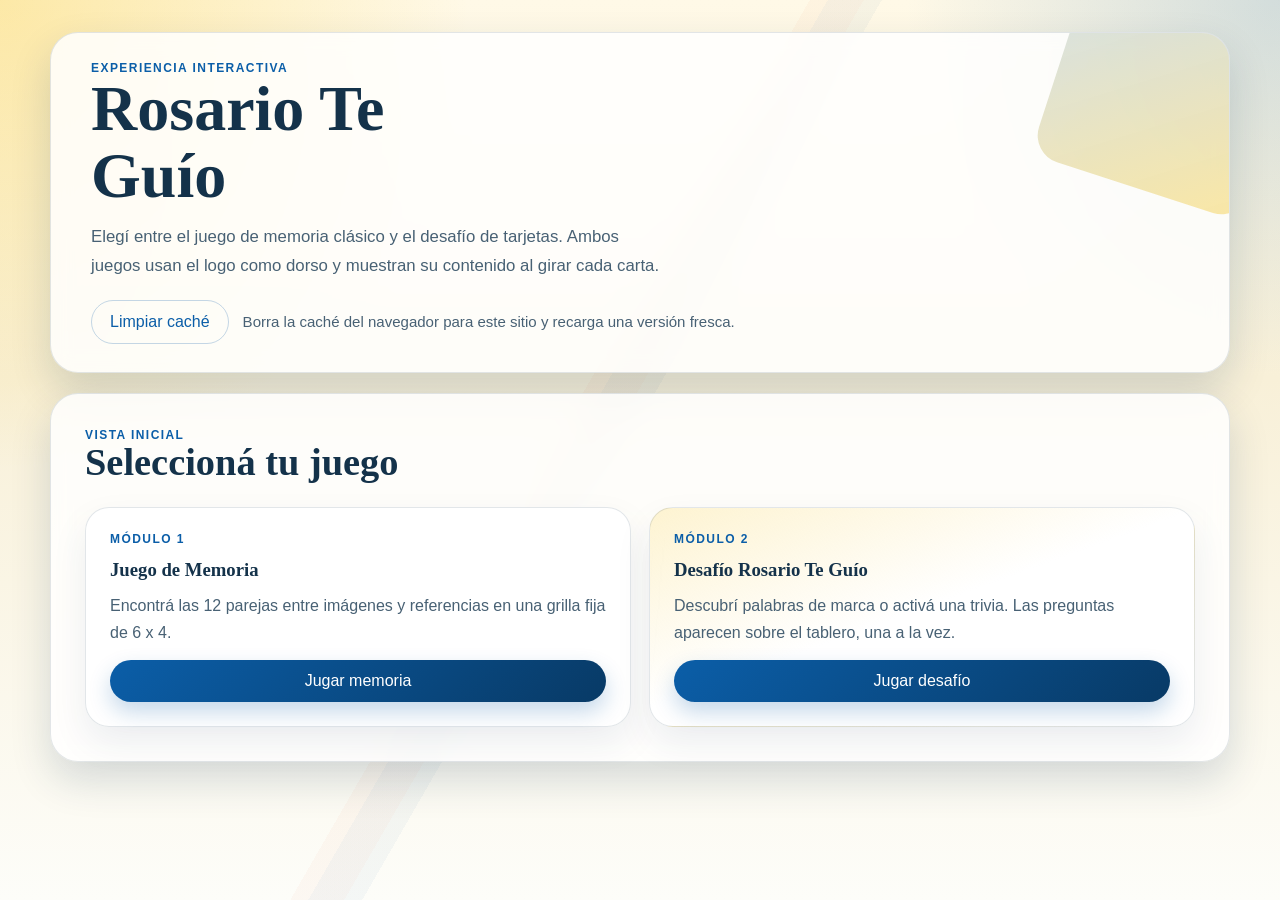
==== index.html @ 2f17c514 "Prueba de estrés" ====
<!DOCTYPE html>
<html lang="es">
<head>
    <meta charset="UTF-8">
    <meta name="viewport" content="width=device-width, initial-scale=1.0">
    <title>Rosario Te Guío | Juegos</title>
    <link rel="stylesheet" href="style.css">
</head>
<body>
    <main class="app-shell">
        <section class="hero">
            <p class="eyebrow">Experiencia interactiva</p>
            <h1>Rosario Te Guío</h1>
            <p class="hero-copy">
                Elegí entre el juego de memoria clásico y el desafío de tarjetas. Ambos juegos usan el
                logo como dorso y muestran su contenido al girar cada carta.
            </p>
            <div class="hero-actions">
                <button id="clear-cache-btn" class="ghost-button" type="button">Limpiar caché</button>
                <p id="cache-feedback" class="hero-actions__hint">
                    Borra la caché del navegador para este sitio y recarga una versión fresca.
                </p>
            </div>
        </section>

        <section id="home-view" class="view view--active" aria-labelledby="home-title">
            <div class="section-heading">
                <div>
                    <p class="section-kicker">Vista inicial</p>
                    <h2 id="home-title">Seleccioná tu juego</h2>
                </div>
            </div>

            <div class="mode-grid">
                <article class="mode-card">
                    <p class="mode-card__tag">Módulo 1</p>
                    <h3>Juego de Memoria</h3>
                    <p>
                        Encontrá las 12 parejas entre imágenes y referencias en una grilla fija de 6 x 4.
                    </p>
                    <button class="primary-button" type="button" data-open-view="memory-view">
                        Jugar memoria
                    </button>
                </article>

                <article class="mode-card mode-card--accent">
                    <p class="mode-card__tag">Módulo 2</p>
                    <h3>Desafío Rosario Te Guío</h3>
                    <p>
                        Descubrí palabras de marca o activá una trivia. Las preguntas aparecen sobre el
                        tablero, una a la vez.
                    </p>
                    <button class="primary-button" type="button" data-open-view="challenge-view">
                        Jugar desafío
                    </button>
                </article>
            </div>
        </section>

        <section id="memory-view" class="view" aria-labelledby="memory-title">
            <div class="section-heading">
                <div>
                    <p class="section-kicker">Módulo 1</p>
                    <h2 id="memory-title">Juego de Memoria</h2>
                </div>
                <button class="ghost-button" type="button" data-open-view="home-view">
                    Volver al inicio
                </button>
            </div>

            <div class="panel panel--status">
                <div class="status-chip">
                    <span>Tiempo restante</span>
                    <strong id="memory-time">120 s</strong>
                </div>
                <div class="status-chip">
                    <span>Pares encontrados</span>
                    <strong id="memory-progress">0 / 12</strong>
                </div>
                <div class="action-row">
                    <button id="memory-start-btn" class="primary-button" type="button">Iniciar juego</button>
                    <button id="memory-reset-btn" class="secondary-button" type="button">Reiniciar</button>
                </div>
            </div>

            <div id="memory-feedback" class="notice notice--neutral" aria-live="polite">
                Emparejá cada imagen con su referencia antes de que termine el tiempo.
            </div>

            <div id="memory-board" class="board board--memory" aria-live="polite"></div>
        </section>

        <section id="challenge-view" class="view" aria-labelledby="challenge-title">
            <div class="section-heading">
                <div>
                    <p class="section-kicker">Módulo 2</p>
                    <h2 id="challenge-title">Desafío Rosario Te Guío</h2>
                </div>
                <button class="ghost-button" type="button" data-open-view="home-view">
                    Volver al inicio
                </button>
            </div>

            <div class="panel panel--status">
                <div class="status-chip">
                    <span>Tablero</span>
                    <strong>3 x 3 tarjetas</strong>
                </div>
                <div class="status-chip">
                    <span id="challenge-word-label">Ruta de palabras</span>
                    <strong id="challenge-word-count">0 / 3</strong>
                </div>
                <div class="action-row">
                    <button id="challenge-reset-btn" class="primary-button" type="button">Nueva partida</button>
                </div>
            </div>

            <div id="challenge-feedback" class="notice notice--neutral" aria-live="polite">
                Elegí tarjetas sobre el tablero. Si encontrás las tres palabras, ganás; si abrís una trivia,
                respondés tres preguntas consecutivas.
            </div>

            <div class="board-shell">
                <div id="challenge-board" class="board board--challenge" aria-live="polite"></div>

                <div id="challenge-overlay" class="challenge-overlay is-hidden" aria-live="polite">
                    <div id="challenge-quiz-card" class="challenge-popup is-hidden">
                        <p id="challenge-quiz-title" class="challenge-popup__title">Trivia</p>
                        <p id="challenge-quiz-progress" class="challenge-popup__progress">Pregunta 1 de 3</p>
                        <h3 id="challenge-question" class="challenge-popup__question"></h3>
                        <div id="challenge-options" class="quiz-options"></div>
                        <p id="challenge-answer-feedback" class="quiz-answer-feedback" aria-live="polite"></p>

                        <div id="challenge-question-meta" class="quiz-meta is-hidden">
                            <div id="challenge-reference-block" class="quiz-meta__block is-hidden">
                                <p class="quiz-meta__label">Referencia</p>
                                <p id="challenge-reference-text" class="quiz-meta__text"></p>
                            </div>

                            <div id="challenge-sources-block" class="quiz-meta__block is-hidden">
                                <p id="challenge-sources-label" class="quiz-meta__label">Fuente</p>
                                <div id="challenge-sources-list" class="quiz-meta__stack"></div>
                            </div>
                        </div>

                        <div class="challenge-popup__actions">
                            <button id="challenge-continue-btn" class="secondary-button is-hidden" type="button">
                                Continuar
                            </button>
                        </div>
                    </div>

                    <div id="challenge-result-card" class="challenge-popup challenge-popup--result is-hidden">
                        <p id="challenge-result-tag" class="challenge-popup__progress">Resultado</p>
                        <h3 id="challenge-result-title" class="challenge-popup__question"></h3>
                        <p id="challenge-result-text" class="challenge-popup__text"></p>
                        <div class="challenge-popup__actions">
                            <button id="challenge-overlay-reset-btn" class="primary-button" type="button">
                                Nueva partida
                            </button>
                        </div>
                    </div>
                </div>
            </div>
        </section>
    </main>

    <script src="script.js" charset="UTF-8"></script>
</body>
</html>
---- style.css ----
@charset "UTF-8";

:root {
    --bg-cream: #fbf4de;
    --bg-soft: #fffdf6;
    --ink: #14324a;
    --ink-muted: #486174;
    --brand-blue: #0b5ea8;
    --brand-blue-deep: #083a66;
    --brand-gold: #f6be00;
    --brand-coral: #ef6a4b;
    --surface: rgba(255, 255, 255, 0.84);
    --surface-strong: #ffffff;
    --border: rgba(20, 50, 74, 0.12);
    --shadow: 0 18px 40px rgba(11, 52, 89, 0.16);
    --success: #2f8f4e;
    --success-soft: rgba(47, 143, 78, 0.12);
    --danger: #d74d39;
    --danger-soft: rgba(215, 77, 57, 0.12);
    --warning-soft: rgba(246, 190, 0, 0.18);
}

* {
    box-sizing: border-box;
}

body {
    margin: 0;
    min-height: 100vh;
    font-family: "Trebuchet MS", "Gill Sans", "Segoe UI", sans-serif;
    color: var(--ink);
    background:
        radial-gradient(circle at top left, rgba(246, 190, 0, 0.28), transparent 30%),
        radial-gradient(circle at top right, rgba(11, 94, 168, 0.18), transparent 24%),
        linear-gradient(180deg, #fff9e7 0%, #f8f0d8 42%, #fdfdf9 100%);
}

body::before {
    content: "";
    position: fixed;
    inset: 0;
    pointer-events: none;
    background-image:
        linear-gradient(120deg, transparent 0 46%, rgba(11, 94, 168, 0.05) 46% 49%, transparent 49% 100%),
        linear-gradient(300deg, transparent 0 52%, rgba(239, 106, 75, 0.05) 52% 55%, transparent 55% 100%);
    opacity: 0.7;
}

.app-shell {
    position: relative;
    z-index: 1;
    width: min(1180px, calc(100% - 32px));
    margin: 0 auto;
    padding: 32px 0 48px;
}

.hero,
.view,
.panel,
.mode-card {
    backdrop-filter: blur(10px);
}

.hero,
.view {
    background: var(--surface);
    border: 1px solid var(--border);
    border-radius: 28px;
    box-shadow: var(--shadow);
}

.hero {
    position: relative;
    overflow: hidden;
    padding: 28px clamp(22px, 4vw, 40px);
    margin-bottom: 20px;
}

.hero::after {
    content: "";
    position: absolute;
    width: 220px;
    height: 220px;
    right: -50px;
    top: -60px;
    border-radius: 28px;
    transform: rotate(18deg);
    background: linear-gradient(145deg, rgba(11, 94, 168, 0.18), rgba(246, 190, 0, 0.34));
}

.eyebrow,
.section-kicker,
.mode-card__tag,
.challenge-popup__progress {
    margin: 0;
    text-transform: uppercase;
    letter-spacing: 0.12em;
    font-size: 0.75rem;
    font-weight: 700;
    color: var(--brand-blue);
}

.hero h1,
.section-heading h2,
.mode-card h3,
.challenge-popup__question {
    margin: 0;
    font-family: Georgia, "Times New Roman", serif;
    line-height: 1.05;
}

.hero h1 {
    max-width: 10ch;
    font-size: clamp(2.5rem, 5vw, 4.8rem);
}

.hero-copy {
    position: relative;
    z-index: 1;
    max-width: 62ch;
    margin: 14px 0 0;
    font-size: 1.05rem;
    line-height: 1.7;
    color: var(--ink-muted);
}

.hero-actions {
    position: relative;
    z-index: 1;
    display: flex;
    flex-wrap: wrap;
    align-items: center;
    gap: 14px;
    margin-top: 20px;
}

.hero-actions__hint {
    margin: 0;
    font-size: 0.94rem;
    line-height: 1.5;
    color: var(--ink-muted);
}

.view {
    display: none;
    padding: clamp(22px, 4vw, 34px);
}

.view--active {
    display: block;
    animation: fade-up 260ms ease;
}

.section-heading {
    display: flex;
    align-items: center;
    justify-content: space-between;
    gap: 16px;
    margin-bottom: 24px;
}

.section-heading h2 {
    font-size: clamp(1.9rem, 3vw, 2.7rem);
}

.mode-grid {
    display: grid;
    grid-template-columns: repeat(2, minmax(0, 1fr));
    gap: 18px;
}

.mode-card,
.panel {
    background: rgba(255, 255, 255, 0.76);
    border: 1px solid var(--border);
    border-radius: 24px;
    box-shadow: 0 16px 36px rgba(11, 52, 89, 0.08);
}

.mode-card {
    display: grid;
    gap: 14px;
    align-content: start;
    padding: 24px;
}

.mode-card--accent {
    background:
        linear-gradient(160deg, rgba(246, 190, 0, 0.18), rgba(255, 255, 255, 0.82) 48%),
        rgba(255, 255, 255, 0.86);
}

.mode-card p:not(.mode-card__tag) {
    margin: 0;
    color: var(--ink-muted);
    line-height: 1.65;
}

.panel {
    padding: 18px;
    margin-bottom: 18px;
}

.panel--status {
    display: grid;
    grid-template-columns: repeat(2, minmax(0, 1fr)) auto;
    gap: 14px;
    align-items: center;
}

.status-chip {
    border-radius: 18px;
    padding: 14px 16px;
    background: var(--bg-soft);
    border: 1px solid rgba(20, 50, 74, 0.08);
}

.status-chip span {
    display: block;
    font-size: 0.85rem;
    color: var(--ink-muted);
}

.status-chip strong {
    display: block;
    margin-top: 6px;
    font-size: 1.2rem;
}

.action-row {
    display: flex;
    flex-wrap: wrap;
    gap: 10px;
    justify-content: flex-end;
}

button {
    font: inherit;
    border: none;
    border-radius: 999px;
    cursor: pointer;
    transition: transform 160ms ease, box-shadow 160ms ease, background-color 160ms ease, color 160ms ease, opacity 160ms ease;
}

button:hover {
    transform: translateY(-1px);
}

button:disabled {
    cursor: not-allowed;
    opacity: 0.68;
    transform: none;
}

.primary-button,
.secondary-button,
.ghost-button,
.quiz-option {
    padding: 12px 18px;
}

.primary-button {
    background: linear-gradient(135deg, var(--brand-blue), var(--brand-blue-deep));
    color: #ffffff;
    box-shadow: 0 10px 22px rgba(11, 94, 168, 0.24);
}

.secondary-button {
    background: linear-gradient(135deg, #ffd452, var(--brand-gold));
    color: var(--ink);
}

.ghost-button {
    background: transparent;
    color: var(--brand-blue);
    border: 1px solid rgba(11, 94, 168, 0.24);
}

.notice {
    border-radius: 20px;
    padding: 16px 18px;
    margin-bottom: 18px;
    line-height: 1.6;
    border: 1px solid transparent;
}

.notice--neutral {
    background: rgba(255, 255, 255, 0.82);
    border-color: rgba(20, 50, 74, 0.09);
}

.notice--success {
    background: var(--success-soft);
    border-color: rgba(47, 143, 78, 0.2);
}

.notice--danger {
    background: var(--danger-soft);
    border-color: rgba(215, 77, 57, 0.2);
}

.notice--warning {
    background: var(--warning-soft);
    border-color: rgba(246, 190, 0, 0.28);
}

.board {
    display: grid;
    gap: 14px;
}

.board--memory {
    grid-template-columns: repeat(6, minmax(0, 1fr));
    width: min(100%, 1080px);
    margin: 0 auto;
}

.board--challenge {
    grid-template-columns: repeat(3, minmax(0, 1fr));
    width: min(100%, 540px);
    margin: 0 auto;
}

.board-shell {
    position: relative;
    width: min(100%, 700px);
    margin: 0 auto;
    padding: 10px;
    border-radius: 30px;
    background: rgba(255, 255, 255, 0.5);
    border: 1px solid rgba(20, 50, 74, 0.08);
    box-shadow: 0 16px 32px rgba(11, 52, 89, 0.08);
}

.board.is-locked {
    pointer-events: none;
}

.is-hidden {
    display: none !important;
}

.game-card {
    position: relative;
    display: block;
    width: 100%;
    border: none;
    border-radius: 24px;
    padding: 0;
    background: transparent;
    perspective: 1400px;
    aspect-ratio: 1 / 1;
    transition: none;
}

.game-card:hover {
    transform: none;
}

.game-card__inner {
    position: relative;
    width: 100%;
    height: 100%;
    border-radius: 24px;
    transform-style: preserve-3d;
    transition: transform 640ms cubic-bezier(0.2, 0.8, 0.2, 1);
}

.game-card.is-flipped .game-card__inner {
    transform: rotateY(180deg);
}

.game-card.is-hidden {
    visibility: hidden;
    opacity: 0;
    transition: visibility 0s 0.6s, opacity 0.6s;
}

.game-card__face {
    position: absolute;
    inset: 0;
    display: flex;
    align-items: center;
    justify-content: center;
    border-radius: 24px;
    backface-visibility: hidden;
    overflow: hidden;
}

.game-card__face--back {
    padding: 14px;
    background:
        radial-gradient(circle at top, rgba(255, 255, 255, 0.24), transparent 40%),
        linear-gradient(145deg, rgba(8, 58, 102, 0.98), rgba(11, 94, 168, 0.94)),
        linear-gradient(180deg, rgba(246, 190, 0, 0.3), transparent);
    box-shadow: inset 0 0 0 1px rgba(255, 255, 255, 0.1);
}

.game-card__face--back::before,
.game-card__face--back::after {
    content: "";
    position: absolute;
    border-radius: 999px;
    background: rgba(255, 255, 255, 0.08);
}

.game-card__face--back::before {
    width: 68px;
    height: 68px;
    top: 12px;
    right: -16px;
}

.game-card__face--back::after {
    width: 88px;
    height: 88px;
    bottom: -28px;
    left: -22px;
}

.game-card__brand {
    position: relative;
    z-index: 1;
    display: grid;
    justify-items: center;
    gap: 10px;
}

.game-card__back-logo {
    width: min(76%, 150px);
    max-height: 72%;
    object-fit: contain;
    filter: drop-shadow(0 12px 24px rgba(0, 0, 0, 0.2));
}

.game-card__back-fallback {
    color: #ffffff;
    font-weight: 700;
    letter-spacing: 0.04em;
    text-align: center;
}

.game-card__face--front {
    transform: rotateY(180deg);
    background: #ffffff;
    border: 1px solid rgba(20, 50, 74, 0.1);
    box-shadow: 0 16px 32px rgba(11, 52, 89, 0.1);
}

.memory-face--image img {
    width: 100%;
    height: 100%;
    object-fit: cover;
}

.memory-face--text span {
    padding: 14px;
    font-size: 0.875rem;
    line-height: 1.4;
    text-align: center;
    word-wrap: break-word;
}

.memory-face--text,
.word-face,
.trivia-face {
    width: 100%;
    height: 100%;
    padding: 16px;
    text-align: center;
}

.memory-face--text {
    display: flex;
    align-items: center;
    justify-content: center;
    background: linear-gradient(180deg, rgba(246, 190, 0, 0.14), rgba(255, 255, 255, 0.94));
    font-weight: 700;
    line-height: 1.35;
}

.memory-face--text span {
    display: block;
    font-size: 0.95rem;
}

.game-card.is-matched .game-card__face--front {
    box-shadow: 0 18px 38px rgba(47, 143, 78, 0.22);
}

.word-face {
    display: grid;
    gap: 8px;
    align-content: center;
    background:
        linear-gradient(180deg, rgba(246, 190, 0, 0.18), rgba(255, 255, 255, 0.94)),
        #ffffff;
}

.word-face__tag {
    margin: 0;
    text-transform: uppercase;
    letter-spacing: 0.12em;
    font-size: 0.7rem;
    color: var(--brand-blue);
    font-weight: 700;
}

.word-face__label {
    margin: 0;
    font-family: Georgia, "Times New Roman", serif;
    font-size: clamp(1.35rem, 3vw, 1.9rem);
}

.trivia-face {
    display: grid;
    gap: 10px;
    align-content: center;
    background:
        radial-gradient(circle at top, rgba(239, 106, 75, 0.16), transparent 36%),
        #ffffff;
}

.trivia-face__badge {
    display: inline-flex;
    justify-content: center;
    align-items: center;
    width: 48px;
    height: 48px;
    margin: 0 auto;
    border-radius: 999px;
    background: rgba(11, 94, 168, 0.1);
    color: var(--brand-blue);
    font-weight: 700;
}

.trivia-face__title {
    display: inline-block;
    font-family: Georgia, "Times New Roman", serif;
    font-size: 1.25rem;
}

.trivia-face__meta {
    margin: 0;
    font-size: 0.82rem;
    color: var(--ink-muted);
}

.challenge-overlay {
    position: absolute;
    inset: 10px;
    display: flex;
    align-items: center;
    justify-content: center;
    padding: 16px;
    border-radius: 24px;
    background: rgba(20, 50, 74, 0.24);
    backdrop-filter: blur(6px);
}

.challenge-popup {
    width: min(100%, 560px);
    max-height: 100%;
    overflow: auto;
    border-radius: 24px;
    padding: 22px;
    background: rgba(255, 255, 255, 0.98);
    border: 1px solid rgba(20, 50, 74, 0.12);
    box-shadow: 0 18px 36px rgba(11, 52, 89, 0.18);
}

.challenge-popup--result {
    text-align: center;
}

.challenge-popup__title {
    margin: 0 0 8px;
    font-weight: 700;
    color: var(--brand-blue);
}

.challenge-popup__question {
    margin: 10px 0 18px;
    font-size: 1.4rem;
}

.challenge-popup__text {
    margin: 12px 0 0;
    color: var(--ink-muted);
    line-height: 1.65;
}

.challenge-popup__actions {
    display: flex;
    justify-content: flex-end;
    margin-top: 18px;
}

.quiz-options {
    display: grid;
    gap: 12px;
}

.quiz-option {
    text-align: left;
    border-radius: 18px;
    border: 1px solid rgba(20, 50, 74, 0.12);
    background: #ffffff;
    color: var(--ink);
}

.quiz-option:hover {
    box-shadow: 0 10px 24px rgba(11, 52, 89, 0.08);
}

.quiz-option.is-correct,
.quiz-option.is-revealed {
    background: rgba(47, 143, 78, 0.12);
    border-color: rgba(47, 143, 78, 0.28);
    color: #205f35;
}

.quiz-option.is-wrong {
    background: rgba(215, 77, 57, 0.12);
    border-color: rgba(215, 77, 57, 0.3);
    color: #962f21;
}

.quiz-answer-feedback {
    min-height: 24px;
    margin: 14px 0 0;
    font-weight: 700;
}

.quiz-meta {
    display: grid;
    gap: 12px;
    margin-top: 18px;
    padding-top: 18px;
    border-top: 1px solid rgba(20, 50, 74, 0.09);
}

.quiz-meta__block {
    padding: 14px 16px;
    border-radius: 18px;
    background: linear-gradient(160deg, rgba(246, 190, 0, 0.12), rgba(255, 255, 255, 0.92));
    border: 1px solid rgba(20, 50, 74, 0.08);
}

.quiz-meta__label {
    margin: 0 0 8px;
    text-transform: uppercase;
    letter-spacing: 0.12em;
    font-size: 0.72rem;
    font-weight: 700;
    color: var(--brand-blue);
}

.quiz-meta__stack {
    display: grid;
    gap: 10px;
}

.quiz-meta__text {
    margin: 0;
    color: var(--ink-muted);
    line-height: 1.6;
    font-size: 0.94rem;
}

@keyframes fade-up {
    from {
        opacity: 0;
        transform: translateY(10px);
    }
    to {
        opacity: 1;
        transform: translateY(0);
    }
}

@media (max-width: 980px) {
    .mode-grid,
    .panel--status {
        grid-template-columns: 1fr;
    }

    .action-row {
        justify-content: flex-start;
    }

    .board--memory {
        grid-template-columns: repeat(4, minmax(0, 1fr));
    }
}

@media (max-width: 640px) {
    .app-shell {
        width: min(100% - 20px, 100%);
        padding-top: 18px;
        padding-bottom: 24px;
    }

    .hero,
    .view {
        border-radius: 24px;
    }

    .section-heading {
        align-items: flex-start;
        flex-direction: column;
    }

    .board--memory {
        grid-template-columns: repeat(3, minmax(0, 1fr));
        gap: 10px;
    }

    .board--challenge {
        gap: 10px;
    }

    .challenge-overlay {
        inset: 6px;
        padding: 10px;
    }

    .challenge-popup__question {
        font-size: 1.22rem;
    }
}
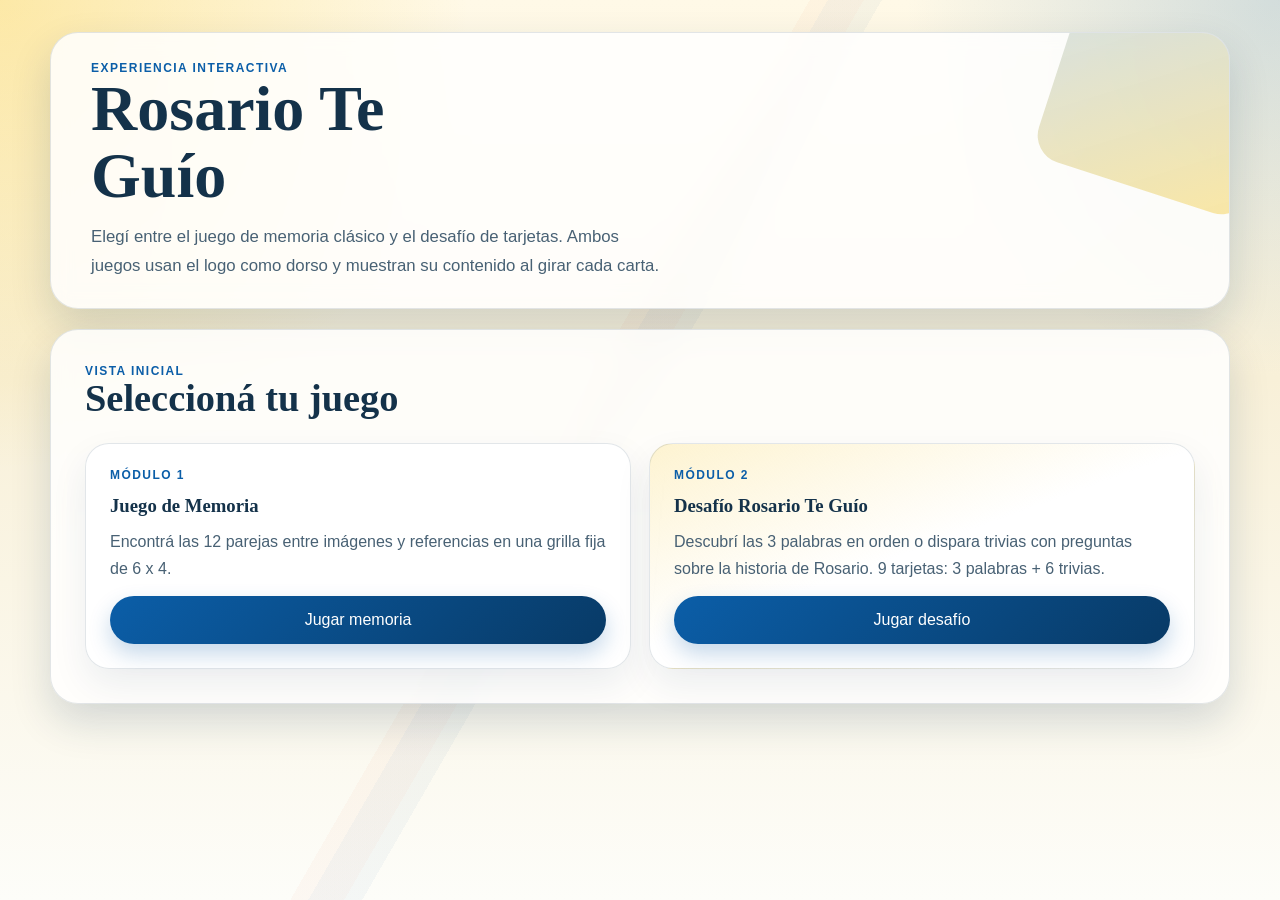
==== commit 837a7977: "Juegazoa" ====
--- a/index.html
+++ b/index.html
@@ -3,40 +3,52 @@
 <head>
     <meta charset="UTF-8">
     <meta name="viewport" content="width=device-width, initial-scale=1.0">
-    <title>Rosario Te Guío | Juegos</title>
+    <meta
+        name="description"
+        content="Juego de memoria y desafio de trivias sobre Rosario para jugar desde la web o instalar como app."
+    >
+    <meta name="theme-color" content="#0b5ea8">
+    <meta name="mobile-web-app-capable" content="yes">
+    <meta name="apple-mobile-web-app-capable" content="yes">
+    <meta name="apple-mobile-web-app-status-bar-style" content="default">
+    <meta name="apple-mobile-web-app-title" content="Rosario Te Guio">
+    <meta name="application-name" content="Rosario Te Guio">
+    <meta name="msapplication-TileColor" content="#0b5ea8">
+    <meta name="msapplication-TileImage" content="Favicon/ms-icon-144x144.png">
+    <title>Rosario Te Gu&iacute;o | Juegos</title>
+    <link rel="manifest" href="manifest.json">
+    <link rel="icon" href="Favicon/favicon.ico" sizes="any">
+    <link rel="icon" type="image/png" sizes="32x32" href="Favicon/favicon-32x32.png">
+    <link rel="icon" type="image/png" sizes="16x16" href="Favicon/favicon-16x16.png">
+    <link rel="icon" type="image/png" sizes="192x192" href="Favicon/android-icon-192x192.png">
+    <link rel="apple-touch-icon" sizes="180x180" href="Favicon/apple-icon-180x180.png">
     <link rel="stylesheet" href="style.css">
 </head>
 <body>
     <main class="app-shell">
         <section class="hero">
             <p class="eyebrow">Experiencia interactiva</p>
-            <h1>Rosario Te Guío</h1>
+            <h1>Rosario Te Gu&iacute;o</h1>
             <p class="hero-copy">
-                Elegí entre el juego de memoria clásico y el desafío de tarjetas. Ambos juegos usan el
+                Eleg&iacute; entre el juego de memoria cl&aacute;sico y el desaf&iacute;o de tarjetas. Ambos juegos usan el
                 logo como dorso y muestran su contenido al girar cada carta.
             </p>
-            <div class="hero-actions">
-                <button id="clear-cache-btn" class="ghost-button" type="button">Limpiar caché</button>
-                <p id="cache-feedback" class="hero-actions__hint">
-                    Borra la caché del navegador para este sitio y recarga una versión fresca.
-                </p>
-            </div>
         </section>
 
         <section id="home-view" class="view view--active" aria-labelledby="home-title">
             <div class="section-heading">
                 <div>
                     <p class="section-kicker">Vista inicial</p>
-                    <h2 id="home-title">Seleccioná tu juego</h2>
+                    <h2 id="home-title">Seleccion&aacute; tu juego</h2>
                 </div>
             </div>
 
             <div class="mode-grid">
                 <article class="mode-card">
-                    <p class="mode-card__tag">Módulo 1</p>
+                    <p class="mode-card__tag">M&oacute;dulo 1</p>
                     <h3>Juego de Memoria</h3>
                     <p>
-                        Encontrá las 12 parejas entre imágenes y referencias en una grilla fija de 6 x 4.
+                        Encontr&aacute; las 12 parejas entre im&aacute;genes y referencias en una grilla fija de 6 x 4.
                     </p>
                     <button class="primary-button" type="button" data-open-view="memory-view">
                         Jugar memoria
@@ -44,14 +56,14 @@
                 </article>
 
                 <article class="mode-card mode-card--accent">
-                    <p class="mode-card__tag">Módulo 2</p>
-                    <h3>Desafío Rosario Te Guío</h3>
+                    <p class="mode-card__tag">M&oacute;dulo 2</p>
+                    <h3>Desaf&iacute;o Rosario Te Gu&iacute;o</h3>
                     <p>
-                        Descubrí palabras de marca o activá una trivia. Las preguntas aparecen sobre el
-                        tablero, una a la vez.
+                        Descubr&iacute; las 3 palabras en orden o dispara trivias con preguntas sobre la historia
+                        de Rosario. 9 tarjetas: 3 palabras + 6 trivias.
                     </p>
                     <button class="primary-button" type="button" data-open-view="challenge-view">
-                        Jugar desafío
+                        Jugar desaf&iacute;o
                     </button>
                 </article>
             </div>
@@ -60,7 +72,7 @@
         <section id="memory-view" class="view" aria-labelledby="memory-title">
             <div class="section-heading">
                 <div>
-                    <p class="section-kicker">Módulo 1</p>
+                    <p class="section-kicker">M&oacute;dulo 1</p>
                     <h2 id="memory-title">Juego de Memoria</h2>
                 </div>
                 <button class="ghost-button" type="button" data-open-view="home-view">
@@ -84,7 +96,7 @@
             </div>
 
             <div id="memory-feedback" class="notice notice--neutral" aria-live="polite">
-                Emparejá cada imagen con su referencia antes de que termine el tiempo.
+                Emparej&aacute; cada imagen con su referencia antes de que termine el tiempo.
             </div>
 
             <div id="memory-board" class="board board--memory" aria-live="polite"></div>
@@ -93,8 +105,8 @@
         <section id="challenge-view" class="view" aria-labelledby="challenge-title">
             <div class="section-heading">
                 <div>
-                    <p class="section-kicker">Módulo 2</p>
-                    <h2 id="challenge-title">Desafío Rosario Te Guío</h2>
+                    <p class="section-kicker">M&oacute;dulo 2</p>
+                    <h2 id="challenge-title">Desaf&iacute;o Rosario Te Gu&iacute;o</h2>
                 </div>
                 <button class="ghost-button" type="button" data-open-view="home-view">
                     Volver al inicio
@@ -107,64 +119,22 @@
                     <strong>3 x 3 tarjetas</strong>
                 </div>
                 <div class="status-chip">
-                    <span id="challenge-word-label">Ruta de palabras</span>
+                    <span>Palabras encontradas</span>
                     <strong id="challenge-word-count">0 / 3</strong>
                 </div>
                 <div class="action-row">
-                    <button id="challenge-reset-btn" class="primary-button" type="button">Nueva partida</button>
+                    <button id="challenge-reset-btn" class="secondary-button" type="button">Reiniciar</button>
                 </div>
             </div>
 
             <div id="challenge-feedback" class="notice notice--neutral" aria-live="polite">
-                Elegí tarjetas sobre el tablero. Si encontrás las tres palabras, ganás; si abrís una trivia,
-                respondés tres preguntas consecutivas.
+                Haz clic en las tarjetas para descubrir palabras o trivias.
             </div>
 
-            <div class="board-shell">
-                <div id="challenge-board" class="board board--challenge" aria-live="polite"></div>
-
-                <div id="challenge-overlay" class="challenge-overlay is-hidden" aria-live="polite">
-                    <div id="challenge-quiz-card" class="challenge-popup is-hidden">
-                        <p id="challenge-quiz-title" class="challenge-popup__title">Trivia</p>
-                        <p id="challenge-quiz-progress" class="challenge-popup__progress">Pregunta 1 de 3</p>
-                        <h3 id="challenge-question" class="challenge-popup__question"></h3>
-                        <div id="challenge-options" class="quiz-options"></div>
-                        <p id="challenge-answer-feedback" class="quiz-answer-feedback" aria-live="polite"></p>
-
-                        <div id="challenge-question-meta" class="quiz-meta is-hidden">
-                            <div id="challenge-reference-block" class="quiz-meta__block is-hidden">
-                                <p class="quiz-meta__label">Referencia</p>
-                                <p id="challenge-reference-text" class="quiz-meta__text"></p>
-                            </div>
-
-                            <div id="challenge-sources-block" class="quiz-meta__block is-hidden">
-                                <p id="challenge-sources-label" class="quiz-meta__label">Fuente</p>
-                                <div id="challenge-sources-list" class="quiz-meta__stack"></div>
-                            </div>
-                        </div>
-
-                        <div class="challenge-popup__actions">
-                            <button id="challenge-continue-btn" class="secondary-button is-hidden" type="button">
-                                Continuar
-                            </button>
-                        </div>
-                    </div>
-
-                    <div id="challenge-result-card" class="challenge-popup challenge-popup--result is-hidden">
-                        <p id="challenge-result-tag" class="challenge-popup__progress">Resultado</p>
-                        <h3 id="challenge-result-title" class="challenge-popup__question"></h3>
-                        <p id="challenge-result-text" class="challenge-popup__text"></p>
-                        <div class="challenge-popup__actions">
-                            <button id="challenge-overlay-reset-btn" class="primary-button" type="button">
-                                Nueva partida
-                            </button>
-                        </div>
-                    </div>
-                </div>
-            </div>
+            <div id="challenge-board" class="board board--challenge" aria-live="polite"></div>
         </section>
     </main>
 
-    <script src="script.js" charset="UTF-8"></script>
+    <script src="script.js"></script>
 </body>
 </html>
--- a/style.css
+++ b/style.css
@@ -20,15 +20,32 @@
     --warning-soft: rgba(246, 190, 0, 0.18);
 }
 
+@keyframes fade-up {
+    from {
+        opacity: 0;
+        transform: translateY(10px);
+    }
+    to {
+        opacity: 1;
+        transform: translateY(0);
+    }
+}
+
 * {
     box-sizing: border-box;
+}
+
+html {
+    -webkit-text-size-adjust: 100%;
 }
 
 body {
     margin: 0;
     min-height: 100vh;
+    min-height: 100dvh;
     font-family: "Trebuchet MS", "Gill Sans", "Segoe UI", sans-serif;
     color: var(--ink);
+    overflow-x: hidden;
     background:
         radial-gradient(circle at top left, rgba(246, 190, 0, 0.28), transparent 30%),
         radial-gradient(circle at top right, rgba(11, 94, 168, 0.18), transparent 24%),
@@ -235,10 +252,16 @@
 }
 
 button {
+    display: inline-flex;
+    align-items: center;
+    justify-content: center;
     font: inherit;
     border: none;
     border-radius: 999px;
     cursor: pointer;
+    min-height: 48px;
+    -webkit-tap-highlight-color: transparent;
+    touch-action: manipulation;
     transition: transform 160ms ease, box-shadow 160ms ease, background-color 160ms ease, color 160ms ease, opacity 160ms ease;
 }
 
@@ -282,6 +305,7 @@
     margin-bottom: 18px;
     line-height: 1.6;
     border: 1px solid transparent;
+    overflow-wrap: anywhere;
 }
 
 .notice--neutral {
@@ -626,6 +650,136 @@
     color: #962f21;
 }
 
+/* Trivia Module Styles */
+.trivia-face {
+    display: flex;
+    align-items: center;
+    justify-content: center;
+    background: linear-gradient(135deg, #ff8c42 0%, #ff6b6b 100%);
+    color: #ffffff;
+    font-weight: bold;
+    text-align: center;
+    padding: 12px;
+}
+
+.trivia-face__label {
+    font-size: 1rem;
+}
+
+.trivia-container {
+    position: fixed;
+    top: 50%;
+    left: 50%;
+    transform: translate(-50%, -50%);
+    background: var(--surface-strong);
+    border-radius: 24px;
+    padding: 32px 28px;
+    box-shadow: 0 24px 60px rgba(0, 0, 0, 0.3);
+    max-width: 600px;
+    width: 90%;
+    max-height: 90vh;
+    overflow-y: auto;
+    z-index: 1000;
+    animation: fade-up 0.4s ease-out;
+}
+
+.trivia-progress {
+    font-size: 0.875rem;
+    color: var(--ink-muted);
+    margin-bottom: 16px;
+    text-align: center;
+    font-weight: 500;
+}
+
+.trivia-question {
+    font-size: 1.125rem;
+    font-weight: 600;
+    color: var(--ink);
+    margin-bottom: 24px;
+    line-height: 1.5;
+}
+
+.trivia-options {
+    display: grid;
+    gap: 12px;
+    margin-bottom: 24px;
+}
+
+.trivia-option {
+    display: block;
+    width: 100%;
+    padding: 16px;
+    border: 2px solid var(--border);
+    border-radius: 12px;
+    background: var(--surface);
+    color: var(--ink);
+    text-align: left;
+    cursor: pointer;
+    font-size: 1rem;
+    transition: all 0.3s ease;
+    font-family: inherit;
+}
+
+.trivia-option:hover:not(:disabled) {
+    border-color: var(--brand-blue);
+    background: rgba(11, 94, 168, 0.08);
+}
+
+.trivia-option:disabled {
+    cursor: default;
+}
+
+.trivia-option--correct {
+    border-color: var(--success);
+    background: var(--success-soft);
+    color: #205f35;
+    font-weight: 600;
+}
+
+.trivia-option--incorrect {
+    border-color: var(--danger);
+    background: var(--danger-soft);
+    color: #7d2f1f;
+}
+
+.trivia-reference {
+    background: var(--warning-soft);
+    border-left: 4px solid var(--brand-gold);
+    border-radius: 8px;
+    padding: 16px;
+    margin-top: 16px;
+}
+
+.trivia-reference strong {
+    display: block;
+    color: var(--ink);
+    font-weight: 700;
+    margin-bottom: 8px;
+}
+
+.trivia-reference p {
+    margin: 0 0 8px 0;
+    color: var(--ink-muted);
+    font-size: 0.95rem;
+    line-height: 1.5;
+    overflow-wrap: anywhere;
+}
+
+.trivia-source {
+    font-size: 0.85rem;
+    font-style: italic;
+    color: var(--brand-blue) !important;
+    margin-top: 8px !important;
+    white-space: pre-line;
+    overflow-wrap: anywhere;
+}
+
+.trivia-actions {
+    display: flex;
+    justify-content: flex-end;
+    margin-top: 16px;
+}
+
 .quiz-answer-feedback {
     min-height: 24px;
     margin: 14px 0 0;
@@ -680,25 +834,36 @@
 }
 
 @media (max-width: 980px) {
+    .app-shell {
+        width: min(100% - 24px, 100%);
+        padding-top: 24px;
+        padding-bottom: 32px;
+    }
+
     .mode-grid,
     .panel--status {
         grid-template-columns: 1fr;
     }
 
+    .panel--status {
+        align-items: stretch;
+    }
+
     .action-row {
         justify-content: flex-start;
     }
 
     .board--memory {
         grid-template-columns: repeat(4, minmax(0, 1fr));
+        gap: 12px;
     }
 }
 
 @media (max-width: 640px) {
     .app-shell {
-        width: min(100% - 20px, 100%);
-        padding-top: 18px;
-        padding-bottom: 24px;
+        width: min(100% - 16px, 100%);
+        padding-top: max(14px, env(safe-area-inset-top));
+        padding-bottom: max(22px, env(safe-area-inset-bottom));
     }
 
     .hero,
@@ -706,18 +871,124 @@
         border-radius: 24px;
     }
 
+    .hero {
+        padding: 22px 18px;
+    }
+
+    .hero::after {
+        width: 160px;
+        height: 160px;
+        right: -34px;
+        top: -38px;
+    }
+
+    .hero h1 {
+        max-width: none;
+        font-size: clamp(2.2rem, 11vw, 3.4rem);
+    }
+
+    .hero-copy {
+        font-size: 0.98rem;
+        line-height: 1.6;
+    }
+
+    .view {
+        padding: 18px 16px 20px;
+    }
+
     .section-heading {
         align-items: flex-start;
         flex-direction: column;
+        gap: 12px;
+        margin-bottom: 18px;
+    }
+
+    .section-heading > * {
+        width: 100%;
+    }
+
+    .section-heading .ghost-button {
+        width: 100%;
+    }
+
+    .mode-card,
+    .panel {
+        border-radius: 20px;
+    }
+
+    .mode-card {
+        padding: 20px 18px;
+    }
+
+    .panel {
+        padding: 16px;
+    }
+
+    .status-chip {
+        padding: 12px 14px;
+    }
+
+    .status-chip strong {
+        font-size: 1.1rem;
+    }
+
+    .action-row {
+        width: 100%;
+        flex-direction: column;
+        align-items: stretch;
+    }
+
+    .action-row > button {
+        width: 100%;
     }
 
     .board--memory {
         grid-template-columns: repeat(3, minmax(0, 1fr));
-        gap: 10px;
+        gap: 8px;
     }
 
     .board--challenge {
-        gap: 10px;
+        width: 100%;
+        gap: 8px;
+    }
+
+    .game-card,
+    .game-card__inner,
+    .game-card__face {
+        border-radius: 18px;
+    }
+
+    .game-card__face--back {
+        padding: 10px;
+    }
+
+    .game-card__back-logo {
+        width: min(70%, 108px);
+    }
+
+    .memory-face--text,
+    .word-face,
+    .trivia-face {
+        padding: 10px;
+    }
+
+    .memory-face--text span {
+        font-size: 0.8rem;
+        line-height: 1.25;
+    }
+
+    .word-face__label {
+        font-size: clamp(1rem, 6vw, 1.4rem);
+    }
+
+    .trivia-face__label {
+        font-size: 0.9rem;
+        line-height: 1.2;
+    }
+
+    .notice {
+        padding: 14px 15px;
+        font-size: 0.95rem;
     }
 
     .challenge-overlay {
@@ -728,4 +999,105 @@
     .challenge-popup__question {
         font-size: 1.22rem;
     }
-}
+
+    .trivia-container {
+        top: auto;
+        left: 8px;
+        right: 8px;
+        bottom: 8px;
+        transform: none;
+        width: auto;
+        max-width: none;
+        max-height: calc(100dvh - 16px - env(safe-area-inset-top) - env(safe-area-inset-bottom));
+        border-radius: 20px;
+        padding: 20px 16px max(18px, env(safe-area-inset-bottom));
+    }
+
+    .trivia-progress {
+        margin-bottom: 12px;
+    }
+
+    .trivia-question {
+        font-size: 1rem;
+        margin-bottom: 18px;
+    }
+
+    .trivia-options {
+        gap: 10px;
+        margin-bottom: 18px;
+    }
+
+    .trivia-option {
+        min-height: 52px;
+        padding: 14px;
+        font-size: 0.95rem;
+    }
+
+    .trivia-reference {
+        padding: 14px;
+    }
+
+    .trivia-actions {
+        justify-content: stretch;
+    }
+
+    .trivia-actions .primary-button {
+        width: 100%;
+    }
+}
+
+@media (max-width: 420px) {
+    .app-shell {
+        width: min(100% - 12px, 100%);
+    }
+
+    .hero,
+    .view {
+        border-radius: 20px;
+    }
+
+    .eyebrow,
+    .section-kicker,
+    .mode-card__tag,
+    .challenge-popup__progress {
+        font-size: 0.68rem;
+        letter-spacing: 0.1em;
+    }
+
+    .hero {
+        padding: 20px 16px;
+    }
+
+    .section-heading h2 {
+        font-size: clamp(1.55rem, 8vw, 2rem);
+    }
+
+    .primary-button,
+    .secondary-button,
+    .ghost-button,
+    .quiz-option {
+        padding: 12px 16px;
+    }
+
+    .board--memory,
+    .board--challenge {
+        gap: 7px;
+    }
+
+    .memory-face--text span {
+        font-size: 0.74rem;
+    }
+
+    .trivia-face__label {
+        font-size: 0.8rem;
+    }
+}
+
+@media (hover: none) {
+    button:hover,
+    .quiz-option:hover,
+    .trivia-option:hover:not(:disabled) {
+        transform: none;
+        box-shadow: none;
+    }
+}
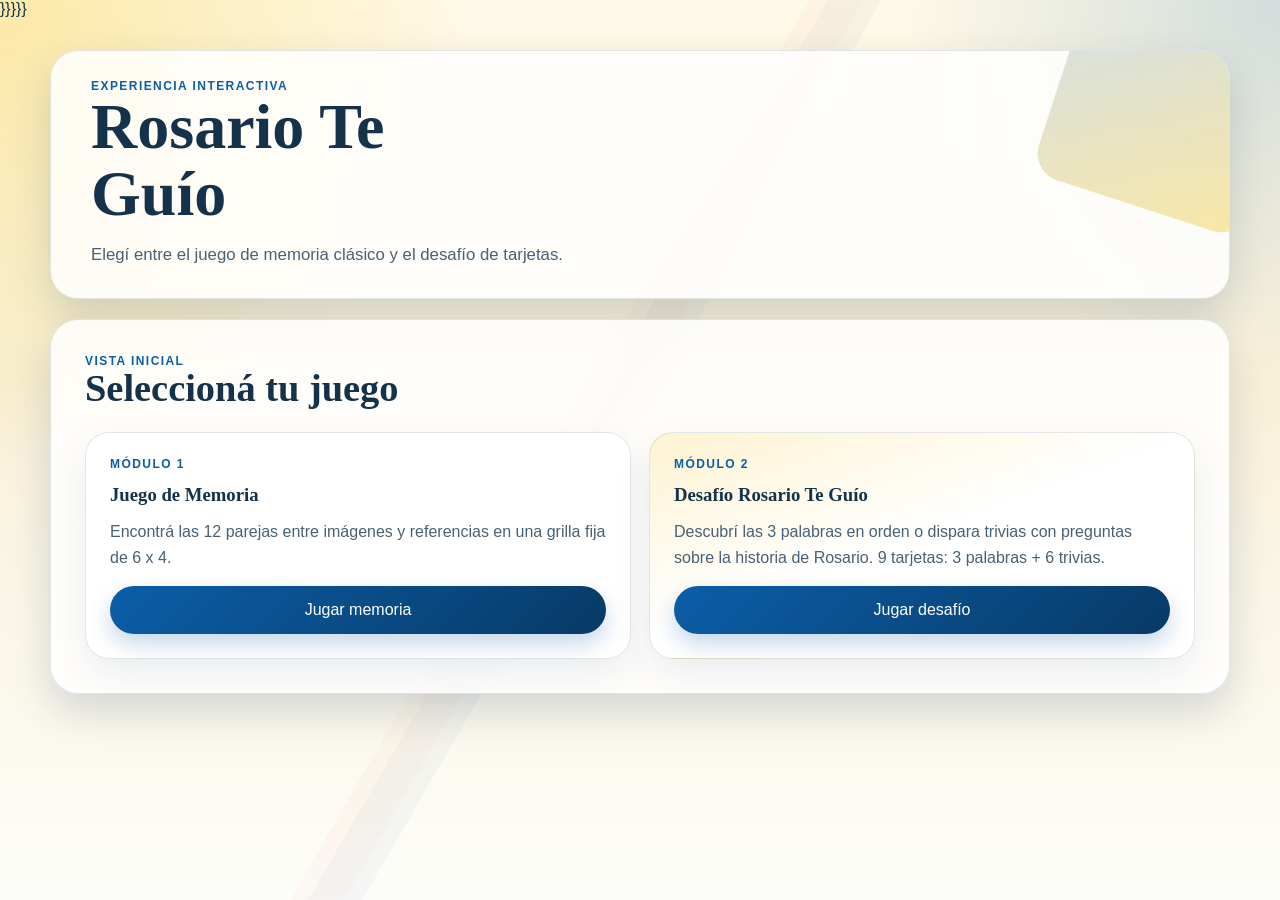
==== commit 37801b4f: "Fuera entidades" ====
--- a/index.html
+++ b/index.html
@@ -1,4 +1,4 @@
-<!DOCTYPE html>
+}}}}}<!DOCTYPE html>
 <html lang="es">
 <head>
     <meta charset="UTF-8">
@@ -15,7 +15,7 @@
     <meta name="application-name" content="Rosario Te Guio">
     <meta name="msapplication-TileColor" content="#0b5ea8">
     <meta name="msapplication-TileImage" content="Favicon/ms-icon-144x144.png">
-    <title>Rosario Te Gu&iacute;o | Juegos</title>
+    <title>Rosario Te Guío | Juegos</title>
     <link rel="manifest" href="manifest.json">
     <link rel="icon" href="Favicon/favicon.ico" sizes="any">
     <link rel="icon" type="image/png" sizes="32x32" href="Favicon/favicon-32x32.png">
@@ -28,10 +28,9 @@
     <main class="app-shell">
         <section class="hero">
             <p class="eyebrow">Experiencia interactiva</p>
-            <h1>Rosario Te Gu&iacute;o</h1>
+            <h1>Rosario Te Guío</h1>
             <p class="hero-copy">
-                Eleg&iacute; entre el juego de memoria cl&aacute;sico y el desaf&iacute;o de tarjetas. Ambos juegos usan el
-                logo como dorso y muestran su contenido al girar cada carta.
+                Elegí entre el juego de memoria clásico y el desafío de tarjetas.
             </p>
         </section>
 
@@ -39,16 +38,16 @@
             <div class="section-heading">
                 <div>
                     <p class="section-kicker">Vista inicial</p>
-                    <h2 id="home-title">Seleccion&aacute; tu juego</h2>
+                    <h2 id="home-title">Seleccioná tu juego</h2>
                 </div>
             </div>
 
             <div class="mode-grid">
                 <article class="mode-card">
-                    <p class="mode-card__tag">M&oacute;dulo 1</p>
+                    <p class="mode-card__tag">Módulo 1</p>
                     <h3>Juego de Memoria</h3>
                     <p>
-                        Encontr&aacute; las 12 parejas entre im&aacute;genes y referencias en una grilla fija de 6 x 4.
+                        Encontrá las 12 parejas entre imágenes y referencias en una grilla fija de 6 x 4.
                     </p>
                     <button class="primary-button" type="button" data-open-view="memory-view">
                         Jugar memoria
@@ -56,14 +55,14 @@
                 </article>
 
                 <article class="mode-card mode-card--accent">
-                    <p class="mode-card__tag">M&oacute;dulo 2</p>
-                    <h3>Desaf&iacute;o Rosario Te Gu&iacute;o</h3>
+                    <p class="mode-card__tag">Módulo 2</p>
+                    <h3>Desafío Rosario Te Guío</h3>
                     <p>
-                        Descubr&iacute; las 3 palabras en orden o dispara trivias con preguntas sobre la historia
+                        Descubrí las 3 palabras en orden o dispara trivias con preguntas sobre la historia
                         de Rosario. 9 tarjetas: 3 palabras + 6 trivias.
                     </p>
                     <button class="primary-button" type="button" data-open-view="challenge-view">
-                        Jugar desaf&iacute;o
+                        Jugar desafío
                     </button>
                 </article>
             </div>
@@ -72,7 +71,7 @@
         <section id="memory-view" class="view" aria-labelledby="memory-title">
             <div class="section-heading">
                 <div>
-                    <p class="section-kicker">M&oacute;dulo 1</p>
+                    <p class="section-kicker">Módulo 1</p>
                     <h2 id="memory-title">Juego de Memoria</h2>
                 </div>
                 <button class="ghost-button" type="button" data-open-view="home-view">
@@ -96,7 +95,7 @@
             </div>
 
             <div id="memory-feedback" class="notice notice--neutral" aria-live="polite">
-                Emparej&aacute; cada imagen con su referencia antes de que termine el tiempo.
+                Emparejá cada imagen con su referencia antes de que termine el tiempo.
             </div>
 
             <div id="memory-board" class="board board--memory" aria-live="polite"></div>
@@ -105,8 +104,8 @@
         <section id="challenge-view" class="view" aria-labelledby="challenge-title">
             <div class="section-heading">
                 <div>
-                    <p class="section-kicker">M&oacute;dulo 2</p>
-                    <h2 id="challenge-title">Desaf&iacute;o Rosario Te Gu&iacute;o</h2>
+                    <p class="section-kicker">Módulo 2</p>
+                    <h2 id="challenge-title">Desafío Rosario Te Guío</h2>
                 </div>
                 <button class="ghost-button" type="button" data-open-view="home-view">
                     Volver al inicio
@@ -137,4 +136,4 @@
 
     <script src="script.js"></script>
 </body>
-</html>
+</html>
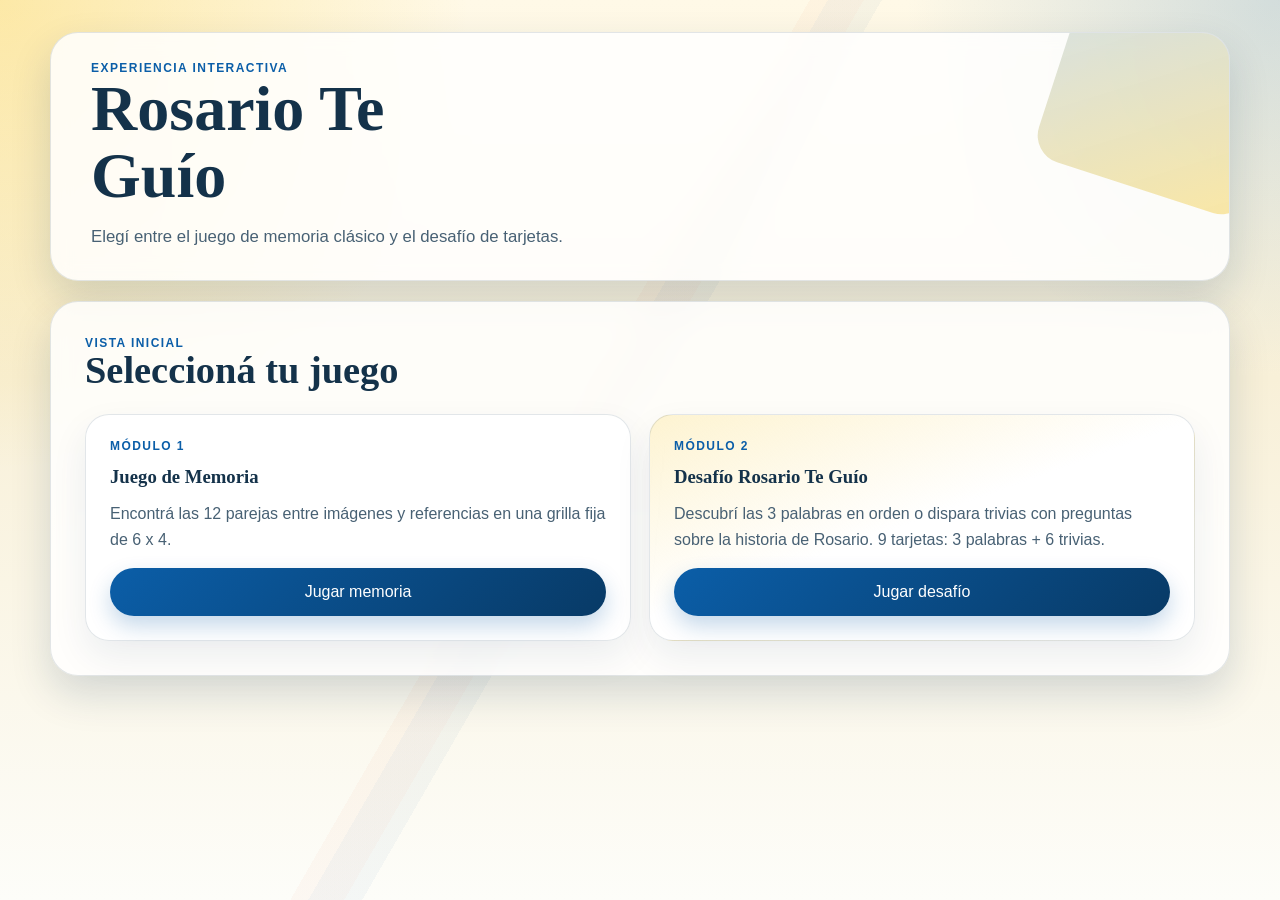
==== commit bdc17b40: "Mejoras varias" ====
--- a/index.html
+++ b/index.html
@@ -1,27 +1,26 @@
-}}}}}<!DOCTYPE html>
+<!DOCTYPE html>
 <html lang="es">
 <head>
     <meta charset="UTF-8">
     <meta name="viewport" content="width=device-width, initial-scale=1.0">
     <meta
         name="description"
-        content="Juego de memoria y desafio de trivias sobre Rosario para jugar desde la web o instalar como app."
+        content="Juego de memoria y desafío de trivias sobre Rosario para jugar desde la web o instalar como app."
     >
     <meta name="theme-color" content="#0b5ea8">
     <meta name="mobile-web-app-capable" content="yes">
     <meta name="apple-mobile-web-app-capable" content="yes">
     <meta name="apple-mobile-web-app-status-bar-style" content="default">
-    <meta name="apple-mobile-web-app-title" content="Rosario Te Guio">
-    <meta name="application-name" content="Rosario Te Guio">
+    <meta name="apple-mobile-web-app-title" content="Rosario Te Guío">
+    <meta name="application-name" content="Rosario Te Guío">
     <meta name="msapplication-TileColor" content="#0b5ea8">
-    <meta name="msapplication-TileImage" content="Favicon/ms-icon-144x144.png">
+    <meta name="msapplication-TileImage" content="android-chrome-192x192.png">
     <title>Rosario Te Guío | Juegos</title>
     <link rel="manifest" href="manifest.json">
-    <link rel="icon" href="Favicon/favicon.ico" sizes="any">
-    <link rel="icon" type="image/png" sizes="32x32" href="Favicon/favicon-32x32.png">
-    <link rel="icon" type="image/png" sizes="16x16" href="Favicon/favicon-16x16.png">
-    <link rel="icon" type="image/png" sizes="192x192" href="Favicon/android-icon-192x192.png">
-    <link rel="apple-touch-icon" sizes="180x180" href="Favicon/apple-icon-180x180.png">
+    <link rel="icon" href="favicon.ico" sizes="any">
+    <link rel="icon" type="image/png" sizes="192x192" href="android-chrome-192x192.png">
+    <link rel="icon" type="image/png" sizes="512x512" href="android-chrome-512x512.png">
+    <link rel="apple-touch-icon" sizes="180x180" href="apple-touch-icon.png">
     <link rel="stylesheet" href="style.css">
 </head>
 <body>
@@ -136,4 +135,4 @@
 
     <script src="script.js"></script>
 </body>
-</html>+</html>
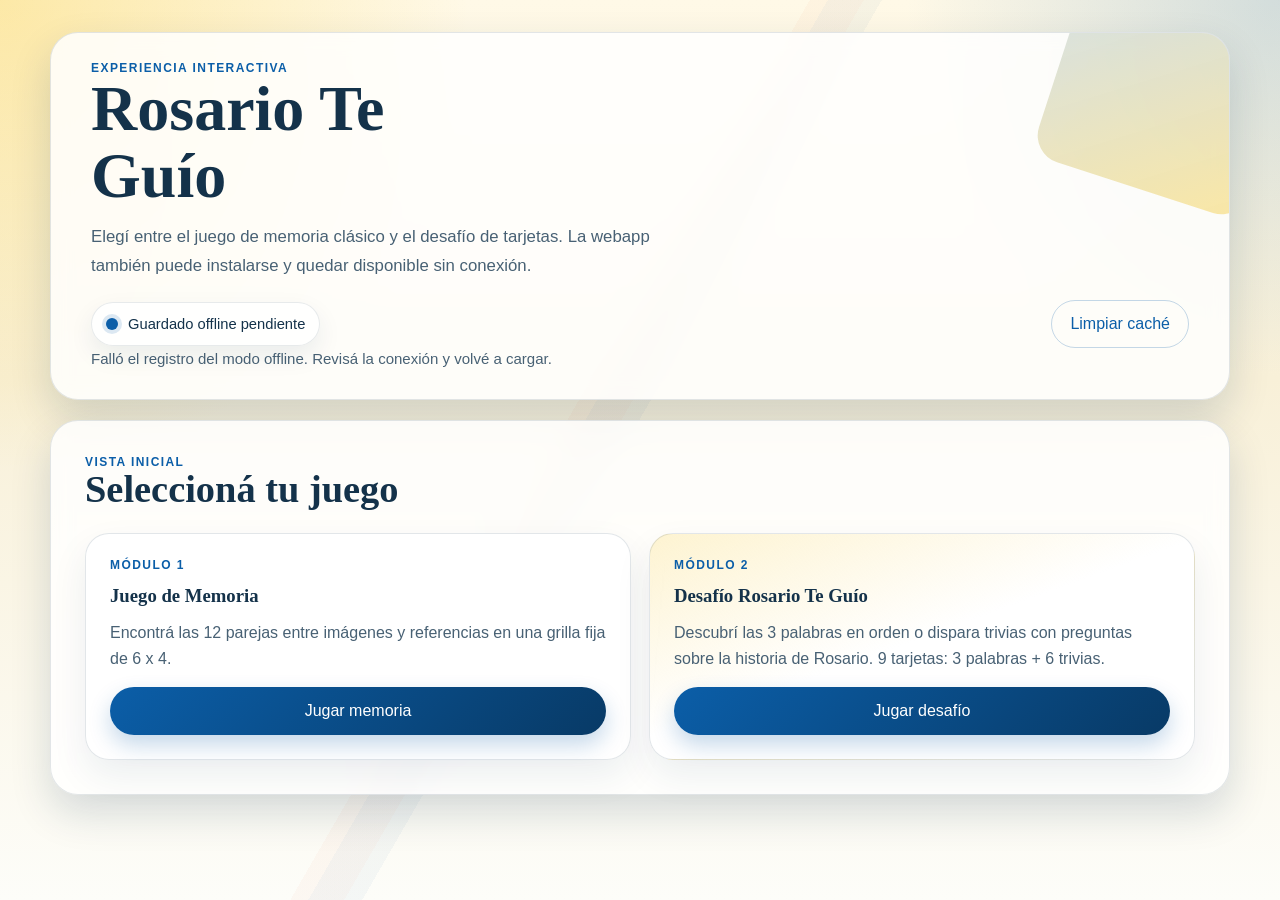
==== commit a1a6766d: "Modo sin conexión mejorado" ====
--- a/index.html
+++ b/index.html
@@ -30,8 +30,46 @@
             <h1>Rosario Te Guío</h1>
             <p class="hero-copy">
                 Elegí entre el juego de memoria clásico y el desafío de tarjetas.
+                La webapp también puede instalarse y quedar disponible sin conexión.
+            </p>
+
+            <div class="hero-toolbar">
+                <div class="status-pills" aria-live="polite">
+                    <div id="offline-status" class="status-pill status-pill--pending">
+                        <span class="status-pill__icon" aria-hidden="true"></span>
+                        <span id="offline-status-label">Comprobando modo offline…</span>
+                    </div>
+                    <div id="update-status" class="status-pill status-pill--neutral is-hidden">
+                        <span class="status-pill__icon" aria-hidden="true"></span>
+                        <span id="update-status-label">Nueva versión disponible</span>
+                    </div>
+                </div>
+
+                <div class="hero-actions">
+                    <button id="clear-cache-btn" class="ghost-button" type="button">
+                        Limpiar caché
+                    </button>
+                </div>
+            </div>
+
+            <p id="cache-feedback" class="hero-actions__hint" aria-live="polite">
+                El indicador offline te avisa cuando esta página ya quedó guardada en el dispositivo.
             </p>
         </section>
+
+        <div id="update-banner" class="notice notice--warning is-hidden" aria-live="polite">
+            <div class="update-banner__body">
+                <strong id="update-banner-title">Nueva versión disponible.</strong>
+                <p id="update-banner-text">
+                    Ya hay una actualización lista para aplicar en esta webapp.
+                </p>
+            </div>
+            <div class="update-banner__actions">
+                <button id="update-app-btn" class="secondary-button" type="button">
+                    Actualizar ahora
+                </button>
+            </div>
+        </div>
 
         <section id="home-view" class="view view--active" aria-labelledby="home-title">
             <div class="section-heading">
--- a/style.css
+++ b/style.css
@@ -141,6 +141,67 @@
     color: var(--ink-muted);
 }
 
+.hero-toolbar {
+    position: relative;
+    z-index: 1;
+    display: flex;
+    flex-wrap: wrap;
+    align-items: center;
+    justify-content: space-between;
+    gap: 14px;
+    margin-top: 20px;
+}
+
+.status-pills {
+    display: flex;
+    flex-wrap: wrap;
+    gap: 10px;
+}
+
+.status-pill {
+    display: inline-flex;
+    align-items: center;
+    gap: 10px;
+    min-height: 44px;
+    padding: 10px 14px;
+    border-radius: 999px;
+    border: 1px solid rgba(20, 50, 74, 0.1);
+    background: rgba(255, 255, 255, 0.84);
+    box-shadow: 0 10px 24px rgba(11, 52, 89, 0.08);
+    font-size: 0.92rem;
+    color: var(--ink);
+}
+
+.status-pill__icon {
+    display: inline-flex;
+    width: 12px;
+    height: 12px;
+    border-radius: 999px;
+    flex: 0 0 12px;
+    background: rgba(72, 97, 116, 0.34);
+    box-shadow: 0 0 0 4px rgba(72, 97, 116, 0.12);
+}
+
+.status-pill--success .status-pill__icon {
+    background: var(--success);
+    box-shadow: 0 0 0 4px rgba(47, 143, 78, 0.14);
+}
+
+.status-pill--warning .status-pill__icon {
+    background: #d28a00;
+    box-shadow: 0 0 0 4px rgba(246, 190, 0, 0.2);
+}
+
+.status-pill--pending .status-pill__icon {
+    background: var(--brand-blue);
+    box-shadow: 0 0 0 4px rgba(11, 94, 168, 0.14);
+}
+
+.status-pill--danger .status-pill__icon {
+    background: var(--danger);
+    box-shadow: 0 0 0 4px rgba(215, 77, 57, 0.14);
+}
+
 .hero-actions {
     position: relative;
     z-index: 1;
@@ -151,11 +212,43 @@
     margin-top: 20px;
 }
 
+.hero-toolbar .hero-actions {
+    margin-top: 0;
+}
+
 .hero-actions__hint {
     margin: 0;
     font-size: 0.94rem;
     line-height: 1.5;
     color: var(--ink-muted);
+}
+
+.update-banner {
+    display: flex;
+    align-items: center;
+    justify-content: space-between;
+    gap: 18px;
+}
+
+.update-banner__body {
+    display: grid;
+    gap: 4px;
+}
+
+.update-banner__body strong {
+    font-size: 1rem;
+    color: var(--ink);
+}
+
+.update-banner__body p {
+    margin: 0;
+    color: var(--ink-muted);
+}
+
+.update-banner__actions {
+    display: flex;
+    flex-wrap: wrap;
+    gap: 10px;
 }
 
 .view {
@@ -892,6 +985,30 @@
         line-height: 1.6;
     }
 
+    .hero-toolbar {
+        flex-direction: column;
+        align-items: stretch;
+    }
+
+    .status-pills {
+        width: 100%;
+        flex-direction: column;
+    }
+
+    .status-pill {
+        width: 100%;
+        justify-content: flex-start;
+    }
+
+    .hero-actions {
+        width: 100%;
+        margin-top: 0;
+    }
+
+    .hero-actions > button {
+        width: 100%;
+    }
+
     .view {
         padding: 18px 16px 20px;
     }
@@ -989,6 +1106,19 @@
     .notice {
         padding: 14px 15px;
         font-size: 0.95rem;
+    }
+
+    .update-banner {
+        flex-direction: column;
+        align-items: stretch;
+    }
+
+    .update-banner__actions {
+        width: 100%;
+    }
+
+    .update-banner__actions > button {
+        width: 100%;
     }
 
     .challenge-overlay {
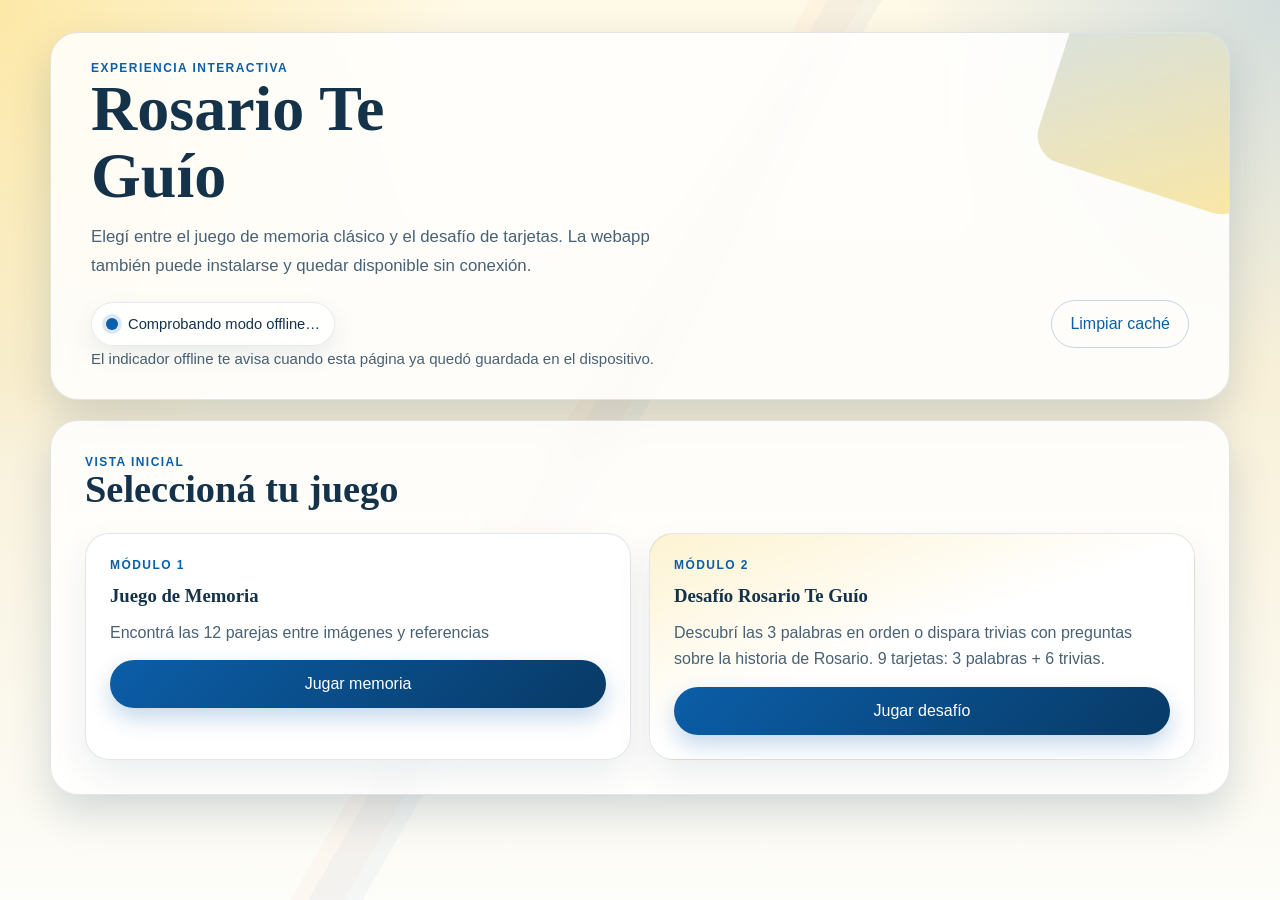
==== commit 0dfda838: "Tamaño de la grilla eliminado" ====
--- a/index.html
+++ b/index.html
@@ -84,7 +84,7 @@
                     <p class="mode-card__tag">Módulo 1</p>
                     <h3>Juego de Memoria</h3>
                     <p>
-                        Encontrá las 12 parejas entre imágenes y referencias en una grilla fija de 6 x 4.
+                        Encontrá las 12 parejas entre imágenes y referencias
                     </p>
                     <button class="primary-button" type="button" data-open-view="memory-view">
                         Jugar memoria
